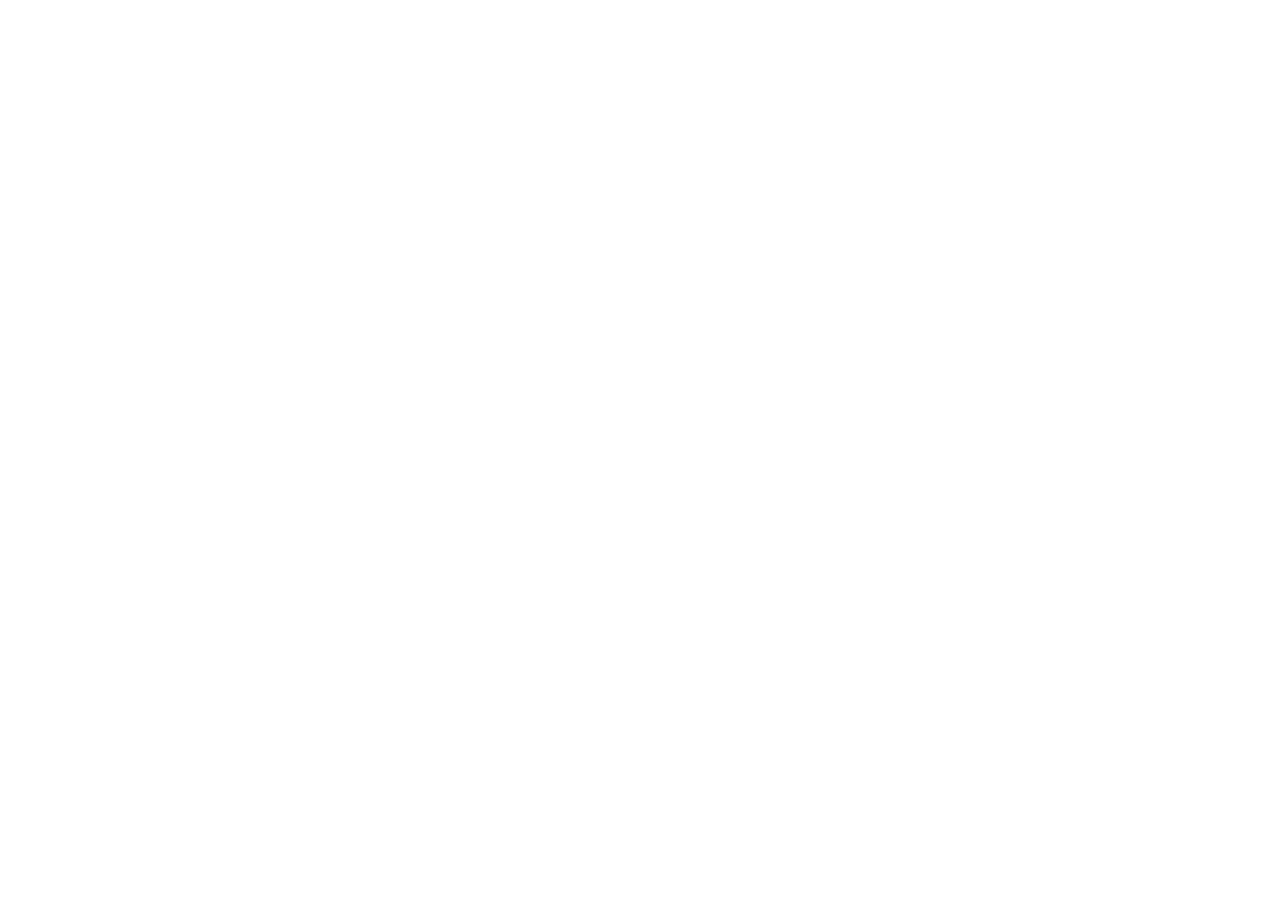
==== docs/index.html @ 232c1111 "Publish site to docs/" ====
<html xmlns="http://www.w3.org/1999/xhtml">    
  <head>      
    <title>Redirect to TCL.html</title>      
    <meta http-equiv="refresh" content="0;URL='TCL.html'" />    
  </head>    
  <body> 
  </body>  
</html>
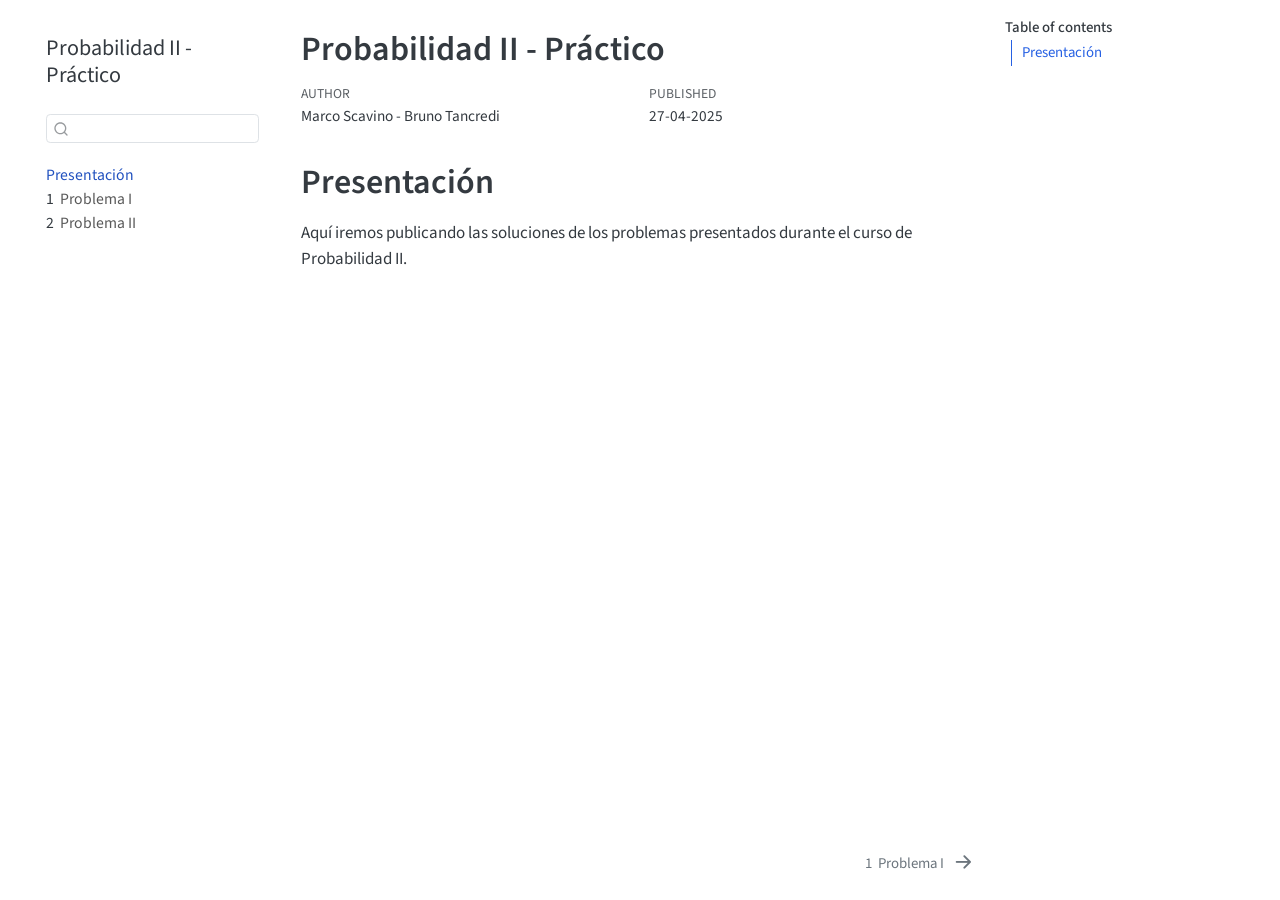
==== commit ea76f13f: "change output" ====
--- a/docs/index.html
+++ b/docs/index.html
@@ -1,8 +1,618 @@
-<html xmlns="http://www.w3.org/1999/xhtml">    
-  <head>      
-    <title>Redirect to TCL.html</title>      
-    <meta http-equiv="refresh" content="0;URL='TCL.html'" />    
-  </head>    
-  <body> 
-  </body>  
-</html>     
+<!DOCTYPE html>
+<html xmlns="http://www.w3.org/1999/xhtml" lang="en" xml:lang="en"><head>
+
+<meta charset="utf-8">
+<meta name="generator" content="quarto-1.5.57">
+
+<meta name="viewport" content="width=device-width, initial-scale=1.0, user-scalable=yes">
+
+<meta name="author" content="Marco Scavino - Bruno Tancredi">
+
+<title>Probabilidad II - Práctico</title>
+<style>
+code{white-space: pre-wrap;}
+span.smallcaps{font-variant: small-caps;}
+div.columns{display: flex; gap: min(4vw, 1.5em);}
+div.column{flex: auto; overflow-x: auto;}
+div.hanging-indent{margin-left: 1.5em; text-indent: -1.5em;}
+ul.task-list{list-style: none;}
+ul.task-list li input[type="checkbox"] {
+  width: 0.8em;
+  margin: 0 0.8em 0.2em -1em; /* quarto-specific, see https://github.com/quarto-dev/quarto-cli/issues/4556 */ 
+  vertical-align: middle;
+}
+</style>
+
+
+<script src="site_libs/quarto-nav/quarto-nav.js"></script>
+<script src="site_libs/quarto-nav/headroom.min.js"></script>
+<script src="site_libs/clipboard/clipboard.min.js"></script>
+<script src="site_libs/quarto-search/autocomplete.umd.js"></script>
+<script src="site_libs/quarto-search/fuse.min.js"></script>
+<script src="site_libs/quarto-search/quarto-search.js"></script>
+<meta name="quarto:offset" content="./">
+<link href="./problema_I.html" rel="next">
+<script src="site_libs/quarto-html/quarto.js"></script>
+<script src="site_libs/quarto-html/popper.min.js"></script>
+<script src="site_libs/quarto-html/tippy.umd.min.js"></script>
+<script src="site_libs/quarto-html/anchor.min.js"></script>
+<link href="site_libs/quarto-html/tippy.css" rel="stylesheet">
+<link href="site_libs/quarto-html/quarto-syntax-highlighting.css" rel="stylesheet" id="quarto-text-highlighting-styles">
+<script src="site_libs/bootstrap/bootstrap.min.js"></script>
+<link href="site_libs/bootstrap/bootstrap-icons.css" rel="stylesheet">
+<link href="site_libs/bootstrap/bootstrap.min.css" rel="stylesheet" id="quarto-bootstrap" data-mode="light">
+<script id="quarto-search-options" type="application/json">{
+  "location": "sidebar",
+  "copy-button": false,
+  "collapse-after": 3,
+  "panel-placement": "start",
+  "type": "textbox",
+  "limit": 50,
+  "keyboard-shortcut": [
+    "f",
+    "/",
+    "s"
+  ],
+  "show-item-context": false,
+  "language": {
+    "search-no-results-text": "No results",
+    "search-matching-documents-text": "matching documents",
+    "search-copy-link-title": "Copy link to search",
+    "search-hide-matches-text": "Hide additional matches",
+    "search-more-match-text": "more match in this document",
+    "search-more-matches-text": "more matches in this document",
+    "search-clear-button-title": "Clear",
+    "search-text-placeholder": "",
+    "search-detached-cancel-button-title": "Cancel",
+    "search-submit-button-title": "Submit",
+    "search-label": "Search"
+  }
+}</script>
+
+
+<link rel="stylesheet" href="custom.css">
+</head>
+
+<body class="nav-sidebar floating">
+
+<div id="quarto-search-results"></div>
+  <header id="quarto-header" class="headroom fixed-top">
+  <nav class="quarto-secondary-nav">
+    <div class="container-fluid d-flex">
+      <button type="button" class="quarto-btn-toggle btn" data-bs-toggle="collapse" role="button" data-bs-target=".quarto-sidebar-collapse-item" aria-controls="quarto-sidebar" aria-expanded="false" aria-label="Toggle sidebar navigation" onclick="if (window.quartoToggleHeadroom) { window.quartoToggleHeadroom(); }">
+        <i class="bi bi-layout-text-sidebar-reverse"></i>
+      </button>
+        <nav class="quarto-page-breadcrumbs" aria-label="breadcrumb"><ol class="breadcrumb"><li class="breadcrumb-item"><a href="./index.html">Presentación</a></li></ol></nav>
+        <a class="flex-grow-1" role="navigation" data-bs-toggle="collapse" data-bs-target=".quarto-sidebar-collapse-item" aria-controls="quarto-sidebar" aria-expanded="false" aria-label="Toggle sidebar navigation" onclick="if (window.quartoToggleHeadroom) { window.quartoToggleHeadroom(); }">      
+        </a>
+      <button type="button" class="btn quarto-search-button" aria-label="Search" onclick="window.quartoOpenSearch();">
+        <i class="bi bi-search"></i>
+      </button>
+    </div>
+  </nav>
+</header>
+<!-- content -->
+<div id="quarto-content" class="quarto-container page-columns page-rows-contents page-layout-article">
+<!-- sidebar -->
+  <nav id="quarto-sidebar" class="sidebar collapse collapse-horizontal quarto-sidebar-collapse-item sidebar-navigation floating overflow-auto">
+    <div class="pt-lg-2 mt-2 text-left sidebar-header">
+    <div class="sidebar-title mb-0 py-0">
+      <a href="./">Probabilidad II - Práctico</a> 
+    </div>
+      </div>
+        <div class="mt-2 flex-shrink-0 align-items-center">
+        <div class="sidebar-search">
+        <div id="quarto-search" class="" title="Search"></div>
+        </div>
+        </div>
+    <div class="sidebar-menu-container"> 
+    <ul class="list-unstyled mt-1">
+        <li class="sidebar-item">
+  <div class="sidebar-item-container"> 
+  <a href="./index.html" class="sidebar-item-text sidebar-link active">
+ <span class="menu-text">Presentación</span></a>
+  </div>
+</li>
+        <li class="sidebar-item">
+  <div class="sidebar-item-container"> 
+  <a href="./problema_I.html" class="sidebar-item-text sidebar-link">
+ <span class="menu-text"><span class="chapter-number">1</span>&nbsp; <span class="chapter-title">Problema I</span></span></a>
+  </div>
+</li>
+        <li class="sidebar-item">
+  <div class="sidebar-item-container"> 
+  <a href="./problema_II.html" class="sidebar-item-text sidebar-link">
+ <span class="menu-text"><span class="chapter-number">2</span>&nbsp; <span class="chapter-title">Problema II</span></span></a>
+  </div>
+</li>
+    </ul>
+    </div>
+</nav>
+<div id="quarto-sidebar-glass" class="quarto-sidebar-collapse-item" data-bs-toggle="collapse" data-bs-target=".quarto-sidebar-collapse-item"></div>
+<!-- margin-sidebar -->
+    <div id="quarto-margin-sidebar" class="sidebar margin-sidebar">
+        <nav id="TOC" role="doc-toc" class="toc-active">
+    <h2 id="toc-title">Table of contents</h2>
+   
+  <ul>
+  <li><a href="#presentación" id="toc-presentación" class="nav-link active" data-scroll-target="#presentación">Presentación</a></li>
+  </ul>
+</nav>
+    </div>
+<!-- main -->
+<main class="content" id="quarto-document-content">
+
+<header id="title-block-header" class="quarto-title-block default">
+<div class="quarto-title">
+<h1 class="title">Probabilidad II - Práctico</h1>
+</div>
+
+
+
+<div class="quarto-title-meta">
+
+    <div>
+    <div class="quarto-title-meta-heading">Author</div>
+    <div class="quarto-title-meta-contents">
+             <p>Marco Scavino - Bruno Tancredi </p>
+          </div>
+  </div>
+    
+    <div>
+    <div class="quarto-title-meta-heading">Published</div>
+    <div class="quarto-title-meta-contents">
+      <p class="date">27-04-2025</p>
+    </div>
+  </div>
+  
+    
+  </div>
+  
+
+
+</header>
+
+
+<section id="presentación" class="level1 unnumbered">
+<h1 class="unnumbered">Presentación</h1>
+<p>Aquí iremos publicando las soluciones de los problemas presentados durante el curso de Probabilidad II.</p>
+
+
+</section>
+
+</main> <!-- /main -->
+<script id="quarto-html-after-body" type="application/javascript">
+window.document.addEventListener("DOMContentLoaded", function (event) {
+  const toggleBodyColorMode = (bsSheetEl) => {
+    const mode = bsSheetEl.getAttribute("data-mode");
+    const bodyEl = window.document.querySelector("body");
+    if (mode === "dark") {
+      bodyEl.classList.add("quarto-dark");
+      bodyEl.classList.remove("quarto-light");
+    } else {
+      bodyEl.classList.add("quarto-light");
+      bodyEl.classList.remove("quarto-dark");
+    }
+  }
+  const toggleBodyColorPrimary = () => {
+    const bsSheetEl = window.document.querySelector("link#quarto-bootstrap");
+    if (bsSheetEl) {
+      toggleBodyColorMode(bsSheetEl);
+    }
+  }
+  toggleBodyColorPrimary();  
+  const icon = "";
+  const anchorJS = new window.AnchorJS();
+  anchorJS.options = {
+    placement: 'right',
+    icon: icon
+  };
+  anchorJS.add('.anchored');
+  const isCodeAnnotation = (el) => {
+    for (const clz of el.classList) {
+      if (clz.startsWith('code-annotation-')) {                     
+        return true;
+      }
+    }
+    return false;
+  }
+  const onCopySuccess = function(e) {
+    // button target
+    const button = e.trigger;
+    // don't keep focus
+    button.blur();
+    // flash "checked"
+    button.classList.add('code-copy-button-checked');
+    var currentTitle = button.getAttribute("title");
+    button.setAttribute("title", "Copied!");
+    let tooltip;
+    if (window.bootstrap) {
+      button.setAttribute("data-bs-toggle", "tooltip");
+      button.setAttribute("data-bs-placement", "left");
+      button.setAttribute("data-bs-title", "Copied!");
+      tooltip = new bootstrap.Tooltip(button, 
+        { trigger: "manual", 
+          customClass: "code-copy-button-tooltip",
+          offset: [0, -8]});
+      tooltip.show();    
+    }
+    setTimeout(function() {
+      if (tooltip) {
+        tooltip.hide();
+        button.removeAttribute("data-bs-title");
+        button.removeAttribute("data-bs-toggle");
+        button.removeAttribute("data-bs-placement");
+      }
+      button.setAttribute("title", currentTitle);
+      button.classList.remove('code-copy-button-checked');
+    }, 1000);
+    // clear code selection
+    e.clearSelection();
+  }
+  const getTextToCopy = function(trigger) {
+      const codeEl = trigger.previousElementSibling.cloneNode(true);
+      for (const childEl of codeEl.children) {
+        if (isCodeAnnotation(childEl)) {
+          childEl.remove();
+        }
+      }
+      return codeEl.innerText;
+  }
+  const clipboard = new window.ClipboardJS('.code-copy-button:not([data-in-quarto-modal])', {
+    text: getTextToCopy
+  });
+  clipboard.on('success', onCopySuccess);
+  if (window.document.getElementById('quarto-embedded-source-code-modal')) {
+    // For code content inside modals, clipBoardJS needs to be initialized with a container option
+    // TODO: Check when it could be a function (https://github.com/zenorocha/clipboard.js/issues/860)
+    const clipboardModal = new window.ClipboardJS('.code-copy-button[data-in-quarto-modal]', {
+      text: getTextToCopy,
+      container: window.document.getElementById('quarto-embedded-source-code-modal')
+    });
+    clipboardModal.on('success', onCopySuccess);
+  }
+    var localhostRegex = new RegExp(/^(?:http|https):\/\/localhost\:?[0-9]*\//);
+    var mailtoRegex = new RegExp(/^mailto:/);
+      var filterRegex = new RegExp('/' + window.location.host + '/');
+    var isInternal = (href) => {
+        return filterRegex.test(href) || localhostRegex.test(href) || mailtoRegex.test(href);
+    }
+    // Inspect non-navigation links and adorn them if external
+ 	var links = window.document.querySelectorAll('a[href]:not(.nav-link):not(.navbar-brand):not(.toc-action):not(.sidebar-link):not(.sidebar-item-toggle):not(.pagination-link):not(.no-external):not([aria-hidden]):not(.dropdown-item):not(.quarto-navigation-tool):not(.about-link)');
+    for (var i=0; i<links.length; i++) {
+      const link = links[i];
+      if (!isInternal(link.href)) {
+        // undo the damage that might have been done by quarto-nav.js in the case of
+        // links that we want to consider external
+        if (link.dataset.originalHref !== undefined) {
+          link.href = link.dataset.originalHref;
+        }
+      }
+    }
+  function tippyHover(el, contentFn, onTriggerFn, onUntriggerFn) {
+    const config = {
+      allowHTML: true,
+      maxWidth: 500,
+      delay: 100,
+      arrow: false,
+      appendTo: function(el) {
+          return el.parentElement;
+      },
+      interactive: true,
+      interactiveBorder: 10,
+      theme: 'quarto',
+      placement: 'bottom-start',
+    };
+    if (contentFn) {
+      config.content = contentFn;
+    }
+    if (onTriggerFn) {
+      config.onTrigger = onTriggerFn;
+    }
+    if (onUntriggerFn) {
+      config.onUntrigger = onUntriggerFn;
+    }
+    window.tippy(el, config); 
+  }
+  const noterefs = window.document.querySelectorAll('a[role="doc-noteref"]');
+  for (var i=0; i<noterefs.length; i++) {
+    const ref = noterefs[i];
+    tippyHover(ref, function() {
+      // use id or data attribute instead here
+      let href = ref.getAttribute('data-footnote-href') || ref.getAttribute('href');
+      try { href = new URL(href).hash; } catch {}
+      const id = href.replace(/^#\/?/, "");
+      const note = window.document.getElementById(id);
+      if (note) {
+        return note.innerHTML;
+      } else {
+        return "";
+      }
+    });
+  }
+  const xrefs = window.document.querySelectorAll('a.quarto-xref');
+  const processXRef = (id, note) => {
+    // Strip column container classes
+    const stripColumnClz = (el) => {
+      el.classList.remove("page-full", "page-columns");
+      if (el.children) {
+        for (const child of el.children) {
+          stripColumnClz(child);
+        }
+      }
+    }
+    stripColumnClz(note)
+    if (id === null || id.startsWith('sec-')) {
+      // Special case sections, only their first couple elements
+      const container = document.createElement("div");
+      if (note.children && note.children.length > 2) {
+        container.appendChild(note.children[0].cloneNode(true));
+        for (let i = 1; i < note.children.length; i++) {
+          const child = note.children[i];
+          if (child.tagName === "P" && child.innerText === "") {
+            continue;
+          } else {
+            container.appendChild(child.cloneNode(true));
+            break;
+          }
+        }
+        if (window.Quarto?.typesetMath) {
+          window.Quarto.typesetMath(container);
+        }
+        return container.innerHTML
+      } else {
+        if (window.Quarto?.typesetMath) {
+          window.Quarto.typesetMath(note);
+        }
+        return note.innerHTML;
+      }
+    } else {
+      // Remove any anchor links if they are present
+      const anchorLink = note.querySelector('a.anchorjs-link');
+      if (anchorLink) {
+        anchorLink.remove();
+      }
+      if (window.Quarto?.typesetMath) {
+        window.Quarto.typesetMath(note);
+      }
+      // TODO in 1.5, we should make sure this works without a callout special case
+      if (note.classList.contains("callout")) {
+        return note.outerHTML;
+      } else {
+        return note.innerHTML;
+      }
+    }
+  }
+  for (var i=0; i<xrefs.length; i++) {
+    const xref = xrefs[i];
+    tippyHover(xref, undefined, function(instance) {
+      instance.disable();
+      let url = xref.getAttribute('href');
+      let hash = undefined; 
+      if (url.startsWith('#')) {
+        hash = url;
+      } else {
+        try { hash = new URL(url).hash; } catch {}
+      }
+      if (hash) {
+        const id = hash.replace(/^#\/?/, "");
+        const note = window.document.getElementById(id);
+        if (note !== null) {
+          try {
+            const html = processXRef(id, note.cloneNode(true));
+            instance.setContent(html);
+          } finally {
+            instance.enable();
+            instance.show();
+          }
+        } else {
+          // See if we can fetch this
+          fetch(url.split('#')[0])
+          .then(res => res.text())
+          .then(html => {
+            const parser = new DOMParser();
+            const htmlDoc = parser.parseFromString(html, "text/html");
+            const note = htmlDoc.getElementById(id);
+            if (note !== null) {
+              const html = processXRef(id, note);
+              instance.setContent(html);
+            } 
+          }).finally(() => {
+            instance.enable();
+            instance.show();
+          });
+        }
+      } else {
+        // See if we can fetch a full url (with no hash to target)
+        // This is a special case and we should probably do some content thinning / targeting
+        fetch(url)
+        .then(res => res.text())
+        .then(html => {
+          const parser = new DOMParser();
+          const htmlDoc = parser.parseFromString(html, "text/html");
+          const note = htmlDoc.querySelector('main.content');
+          if (note !== null) {
+            // This should only happen for chapter cross references
+            // (since there is no id in the URL)
+            // remove the first header
+            if (note.children.length > 0 && note.children[0].tagName === "HEADER") {
+              note.children[0].remove();
+            }
+            const html = processXRef(null, note);
+            instance.setContent(html);
+          } 
+        }).finally(() => {
+          instance.enable();
+          instance.show();
+        });
+      }
+    }, function(instance) {
+    });
+  }
+      let selectedAnnoteEl;
+      const selectorForAnnotation = ( cell, annotation) => {
+        let cellAttr = 'data-code-cell="' + cell + '"';
+        let lineAttr = 'data-code-annotation="' +  annotation + '"';
+        const selector = 'span[' + cellAttr + '][' + lineAttr + ']';
+        return selector;
+      }
+      const selectCodeLines = (annoteEl) => {
+        const doc = window.document;
+        const targetCell = annoteEl.getAttribute("data-target-cell");
+        const targetAnnotation = annoteEl.getAttribute("data-target-annotation");
+        const annoteSpan = window.document.querySelector(selectorForAnnotation(targetCell, targetAnnotation));
+        const lines = annoteSpan.getAttribute("data-code-lines").split(",");
+        const lineIds = lines.map((line) => {
+          return targetCell + "-" + line;
+        })
+        let top = null;
+        let height = null;
+        let parent = null;
+        if (lineIds.length > 0) {
+            //compute the position of the single el (top and bottom and make a div)
+            const el = window.document.getElementById(lineIds[0]);
+            top = el.offsetTop;
+            height = el.offsetHeight;
+            parent = el.parentElement.parentElement;
+          if (lineIds.length > 1) {
+            const lastEl = window.document.getElementById(lineIds[lineIds.length - 1]);
+            const bottom = lastEl.offsetTop + lastEl.offsetHeight;
+            height = bottom - top;
+          }
+          if (top !== null && height !== null && parent !== null) {
+            // cook up a div (if necessary) and position it 
+            let div = window.document.getElementById("code-annotation-line-highlight");
+            if (div === null) {
+              div = window.document.createElement("div");
+              div.setAttribute("id", "code-annotation-line-highlight");
+              div.style.position = 'absolute';
+              parent.appendChild(div);
+            }
+            div.style.top = top - 2 + "px";
+            div.style.height = height + 4 + "px";
+            div.style.left = 0;
+            let gutterDiv = window.document.getElementById("code-annotation-line-highlight-gutter");
+            if (gutterDiv === null) {
+              gutterDiv = window.document.createElement("div");
+              gutterDiv.setAttribute("id", "code-annotation-line-highlight-gutter");
+              gutterDiv.style.position = 'absolute';
+              const codeCell = window.document.getElementById(targetCell);
+              const gutter = codeCell.querySelector('.code-annotation-gutter');
+              gutter.appendChild(gutterDiv);
+            }
+            gutterDiv.style.top = top - 2 + "px";
+            gutterDiv.style.height = height + 4 + "px";
+          }
+          selectedAnnoteEl = annoteEl;
+        }
+      };
+      const unselectCodeLines = () => {
+        const elementsIds = ["code-annotation-line-highlight", "code-annotation-line-highlight-gutter"];
+        elementsIds.forEach((elId) => {
+          const div = window.document.getElementById(elId);
+          if (div) {
+            div.remove();
+          }
+        });
+        selectedAnnoteEl = undefined;
+      };
+        // Handle positioning of the toggle
+    window.addEventListener(
+      "resize",
+      throttle(() => {
+        elRect = undefined;
+        if (selectedAnnoteEl) {
+          selectCodeLines(selectedAnnoteEl);
+        }
+      }, 10)
+    );
+    function throttle(fn, ms) {
+    let throttle = false;
+    let timer;
+      return (...args) => {
+        if(!throttle) { // first call gets through
+            fn.apply(this, args);
+            throttle = true;
+        } else { // all the others get throttled
+            if(timer) clearTimeout(timer); // cancel #2
+            timer = setTimeout(() => {
+              fn.apply(this, args);
+              timer = throttle = false;
+            }, ms);
+        }
+      };
+    }
+      // Attach click handler to the DT
+      const annoteDls = window.document.querySelectorAll('dt[data-target-cell]');
+      for (const annoteDlNode of annoteDls) {
+        annoteDlNode.addEventListener('click', (event) => {
+          const clickedEl = event.target;
+          if (clickedEl !== selectedAnnoteEl) {
+            unselectCodeLines();
+            const activeEl = window.document.querySelector('dt[data-target-cell].code-annotation-active');
+            if (activeEl) {
+              activeEl.classList.remove('code-annotation-active');
+            }
+            selectCodeLines(clickedEl);
+            clickedEl.classList.add('code-annotation-active');
+          } else {
+            // Unselect the line
+            unselectCodeLines();
+            clickedEl.classList.remove('code-annotation-active');
+          }
+        });
+      }
+  const findCites = (el) => {
+    const parentEl = el.parentElement;
+    if (parentEl) {
+      const cites = parentEl.dataset.cites;
+      if (cites) {
+        return {
+          el,
+          cites: cites.split(' ')
+        };
+      } else {
+        return findCites(el.parentElement)
+      }
+    } else {
+      return undefined;
+    }
+  };
+  var bibliorefs = window.document.querySelectorAll('a[role="doc-biblioref"]');
+  for (var i=0; i<bibliorefs.length; i++) {
+    const ref = bibliorefs[i];
+    const citeInfo = findCites(ref);
+    if (citeInfo) {
+      tippyHover(citeInfo.el, function() {
+        var popup = window.document.createElement('div');
+        citeInfo.cites.forEach(function(cite) {
+          var citeDiv = window.document.createElement('div');
+          citeDiv.classList.add('hanging-indent');
+          citeDiv.classList.add('csl-entry');
+          var biblioDiv = window.document.getElementById('ref-' + cite);
+          if (biblioDiv) {
+            citeDiv.innerHTML = biblioDiv.innerHTML;
+          }
+          popup.appendChild(citeDiv);
+        });
+        return popup.innerHTML;
+      });
+    }
+  }
+});
+</script>
+<nav class="page-navigation">
+  <div class="nav-page nav-page-previous">
+  </div>
+  <div class="nav-page nav-page-next">
+      <a href="./problema_I.html" class="pagination-link" aria-label="Problema I">
+        <span class="nav-page-text"><span class="chapter-number">1</span>&nbsp; <span class="chapter-title">Problema I</span></span> <i class="bi bi-arrow-right-short"></i>
+      </a>
+  </div>
+</nav>
+</div> <!-- /content -->
+
+
+
+
+</body></html>
--- a/docs/site_libs/quarto-html/tippy.css
+++ b/docs/site_libs/quarto-html/tippy.css
@@ -0,0 +1 @@
+.tippy-box[data-animation=fade][data-state=hidden]{opacity:0}[data-tippy-root]{max-width:calc(100vw - 10px)}.tippy-box{position:relative;background-color:#333;color:#fff;border-radius:4px;font-size:14px;line-height:1.4;white-space:normal;outline:0;transition-property:transform,visibility,opacity}.tippy-box[data-placement^=top]>.tippy-arrow{bottom:0}.tippy-box[data-placement^=top]>.tippy-arrow:before{bottom:-7px;left:0;border-width:8px 8px 0;border-top-color:initial;transform-origin:center top}.tippy-box[data-placement^=bottom]>.tippy-arrow{top:0}.tippy-box[data-placement^=bottom]>.tippy-arrow:before{top:-7px;left:0;border-width:0 8px 8px;border-bottom-color:initial;transform-origin:center bottom}.tippy-box[data-placement^=left]>.tippy-arrow{right:0}.tippy-box[data-placement^=left]>.tippy-arrow:before{border-width:8px 0 8px 8px;border-left-color:initial;right:-7px;transform-origin:center left}.tippy-box[data-placement^=right]>.tippy-arrow{left:0}.tippy-box[data-placement^=right]>.tippy-arrow:before{left:-7px;border-width:8px 8px 8px 0;border-right-color:initial;transform-origin:center right}.tippy-box[data-inertia][data-state=visible]{transition-timing-function:cubic-bezier(.54,1.5,.38,1.11)}.tippy-arrow{width:16px;height:16px;color:#333}.tippy-arrow:before{content:"";position:absolute;border-color:transparent;border-style:solid}.tippy-content{position:relative;padding:5px 9px;z-index:1}
--- a/docs/site_libs/quarto-html/quarto-syntax-highlighting.css
+++ b/docs/site_libs/quarto-html/quarto-syntax-highlighting.css
@@ -0,0 +1,205 @@
+/* quarto syntax highlight colors */
+:root {
+  --quarto-hl-ot-color: #003B4F;
+  --quarto-hl-at-color: #657422;
+  --quarto-hl-ss-color: #20794D;
+  --quarto-hl-an-color: #5E5E5E;
+  --quarto-hl-fu-color: #4758AB;
+  --quarto-hl-st-color: #20794D;
+  --quarto-hl-cf-color: #003B4F;
+  --quarto-hl-op-color: #5E5E5E;
+  --quarto-hl-er-color: #AD0000;
+  --quarto-hl-bn-color: #AD0000;
+  --quarto-hl-al-color: #AD0000;
+  --quarto-hl-va-color: #111111;
+  --quarto-hl-bu-color: inherit;
+  --quarto-hl-ex-color: inherit;
+  --quarto-hl-pp-color: #AD0000;
+  --quarto-hl-in-color: #5E5E5E;
+  --quarto-hl-vs-color: #20794D;
+  --quarto-hl-wa-color: #5E5E5E;
+  --quarto-hl-do-color: #5E5E5E;
+  --quarto-hl-im-color: #00769E;
+  --quarto-hl-ch-color: #20794D;
+  --quarto-hl-dt-color: #AD0000;
+  --quarto-hl-fl-color: #AD0000;
+  --quarto-hl-co-color: #5E5E5E;
+  --quarto-hl-cv-color: #5E5E5E;
+  --quarto-hl-cn-color: #8f5902;
+  --quarto-hl-sc-color: #5E5E5E;
+  --quarto-hl-dv-color: #AD0000;
+  --quarto-hl-kw-color: #003B4F;
+}
+
+/* other quarto variables */
+:root {
+  --quarto-font-monospace: SFMono-Regular, Menlo, Monaco, Consolas, "Liberation Mono", "Courier New", monospace;
+}
+
+pre > code.sourceCode > span {
+  color: #003B4F;
+}
+
+code span {
+  color: #003B4F;
+}
+
+code.sourceCode > span {
+  color: #003B4F;
+}
+
+div.sourceCode,
+div.sourceCode pre.sourceCode {
+  color: #003B4F;
+}
+
+code span.ot {
+  color: #003B4F;
+  font-style: inherit;
+}
+
+code span.at {
+  color: #657422;
+  font-style: inherit;
+}
+
+code span.ss {
+  color: #20794D;
+  font-style: inherit;
+}
+
+code span.an {
+  color: #5E5E5E;
+  font-style: inherit;
+}
+
+code span.fu {
+  color: #4758AB;
+  font-style: inherit;
+}
+
+code span.st {
+  color: #20794D;
+  font-style: inherit;
+}
+
+code span.cf {
+  color: #003B4F;
+  font-weight: bold;
+  font-style: inherit;
+}
+
+code span.op {
+  color: #5E5E5E;
+  font-style: inherit;
+}
+
+code span.er {
+  color: #AD0000;
+  font-style: inherit;
+}
+
+code span.bn {
+  color: #AD0000;
+  font-style: inherit;
+}
+
+code span.al {
+  color: #AD0000;
+  font-style: inherit;
+}
+
+code span.va {
+  color: #111111;
+  font-style: inherit;
+}
+
+code span.bu {
+  font-style: inherit;
+}
+
+code span.ex {
+  font-style: inherit;
+}
+
+code span.pp {
+  color: #AD0000;
+  font-style: inherit;
+}
+
+code span.in {
+  color: #5E5E5E;
+  font-style: inherit;
+}
+
+code span.vs {
+  color: #20794D;
+  font-style: inherit;
+}
+
+code span.wa {
+  color: #5E5E5E;
+  font-style: italic;
+}
+
+code span.do {
+  color: #5E5E5E;
+  font-style: italic;
+}
+
+code span.im {
+  color: #00769E;
+  font-style: inherit;
+}
+
+code span.ch {
+  color: #20794D;
+  font-style: inherit;
+}
+
+code span.dt {
+  color: #AD0000;
+  font-style: inherit;
+}
+
+code span.fl {
+  color: #AD0000;
+  font-style: inherit;
+}
+
+code span.co {
+  color: #5E5E5E;
+  font-style: inherit;
+}
+
+code span.cv {
+  color: #5E5E5E;
+  font-style: italic;
+}
+
+code span.cn {
+  color: #8f5902;
+  font-style: inherit;
+}
+
+code span.sc {
+  color: #5E5E5E;
+  font-style: inherit;
+}
+
+code span.dv {
+  color: #AD0000;
+  font-style: inherit;
+}
+
+code span.kw {
+  color: #003B4F;
+  font-weight: bold;
+  font-style: inherit;
+}
+
+.prevent-inlining {
+  content: "</";
+}
+
+/*# sourceMappingURL=debc5d5d77c3f9108843748ff7464032.css.map */
--- a/docs/custom.css
+++ b/docs/custom.css
@@ -0,0 +1,3 @@
+.math-display {
+  font-size: 120%;
+}
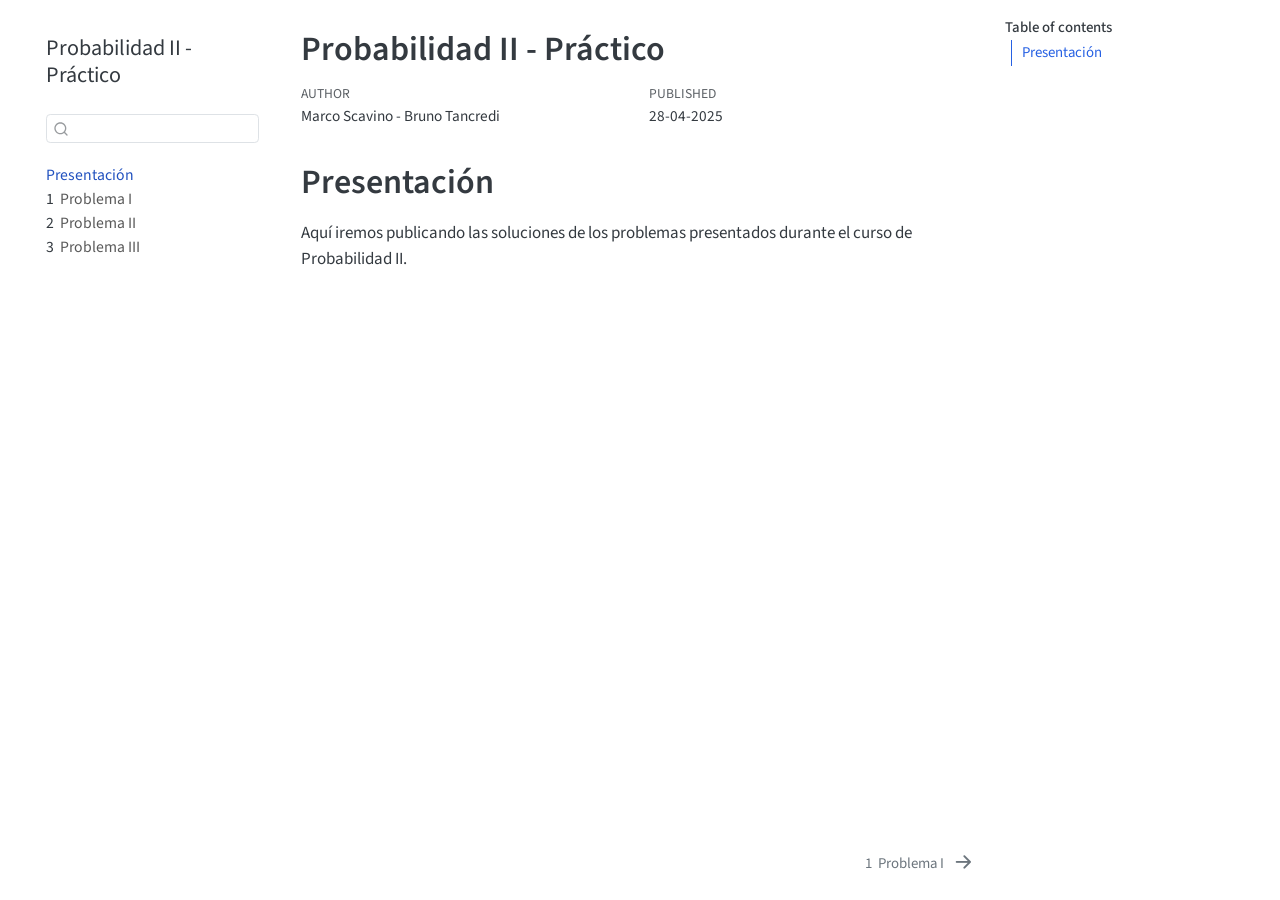
==== commit 6681a3fa: "update index" ====
--- a/docs/index.html
+++ b/docs/index.html
@@ -125,6 +125,12 @@
  <span class="menu-text"><span class="chapter-number">2</span>&nbsp; <span class="chapter-title">Problema II</span></span></a>
   </div>
 </li>
+        <li class="sidebar-item">
+  <div class="sidebar-item-container"> 
+  <a href="./problema_III.html" class="sidebar-item-text sidebar-link">
+ <span class="menu-text"><span class="chapter-number">3</span>&nbsp; <span class="chapter-title">Problema III</span></span></a>
+  </div>
+</li>
     </ul>
     </div>
 </nav>
@@ -161,7 +167,7 @@
     <div>
     <div class="quarto-title-meta-heading">Published</div>
     <div class="quarto-title-meta-contents">
-      <p class="date">27-04-2025</p>
+      <p class="date">28-04-2025</p>
     </div>
   </div>
   
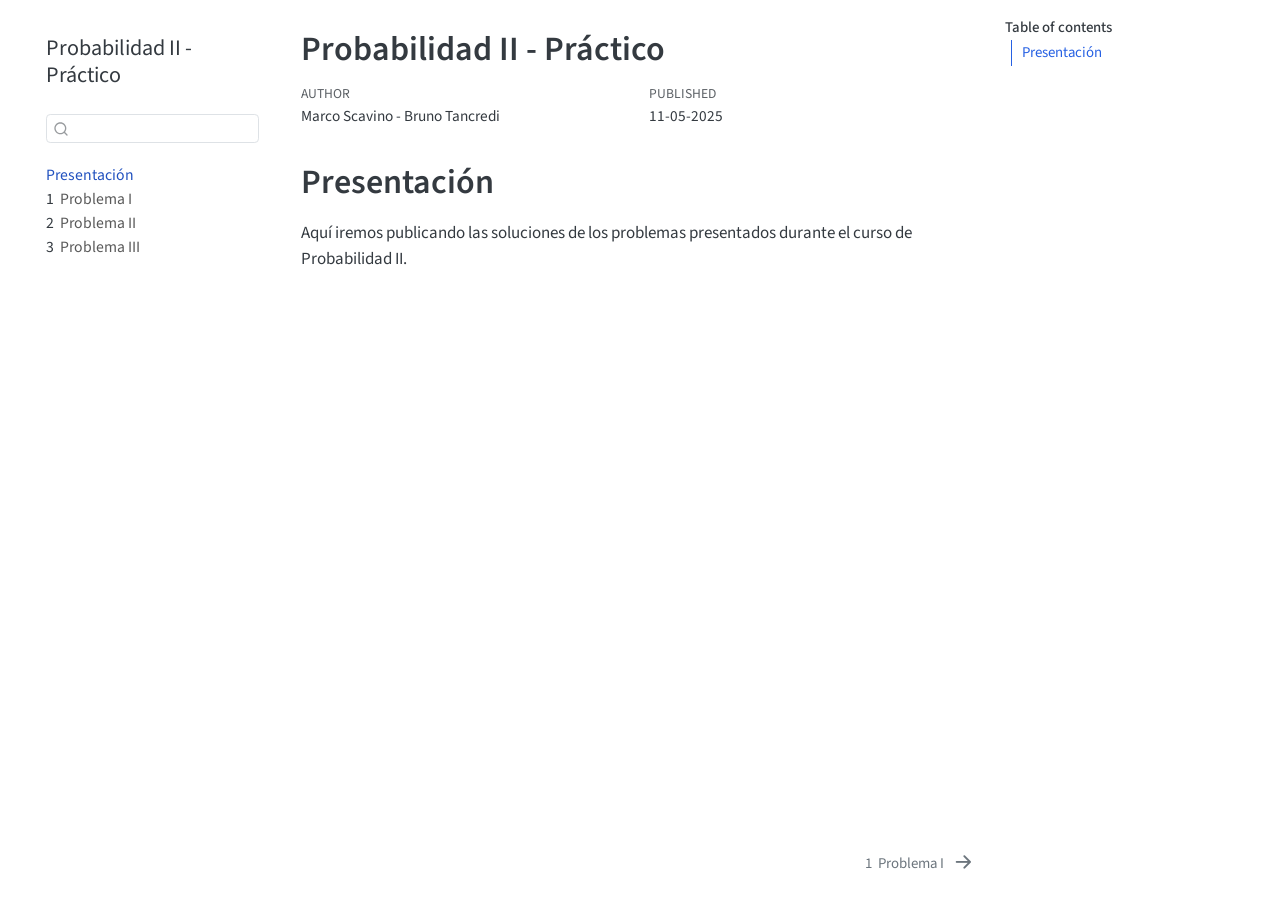
==== commit 76bc573a: "update" ====
--- a/docs/index.html
+++ b/docs/index.html
@@ -167,7 +167,7 @@
     <div>
     <div class="quarto-title-meta-heading">Published</div>
     <div class="quarto-title-meta-contents">
-      <p class="date">28-04-2025</p>
+      <p class="date">11-05-2025</p>
     </div>
   </div>
   
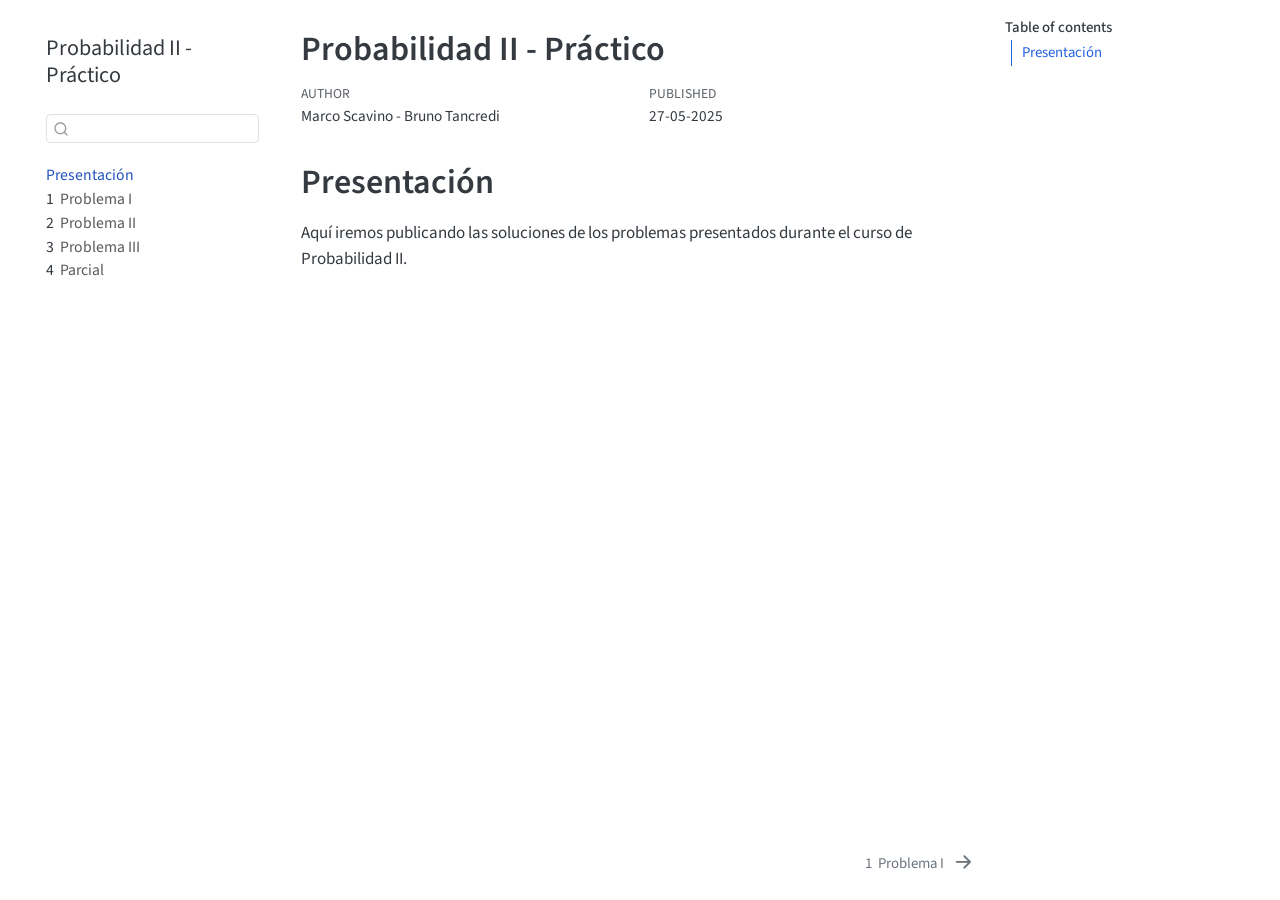
==== commit 3833ff71: "update pages" ====
--- a/docs/index.html
+++ b/docs/index.html
@@ -131,6 +131,12 @@
  <span class="menu-text"><span class="chapter-number">3</span>&nbsp; <span class="chapter-title">Problema III</span></span></a>
   </div>
 </li>
+        <li class="sidebar-item">
+  <div class="sidebar-item-container"> 
+  <a href="./parcial.html" class="sidebar-item-text sidebar-link">
+ <span class="menu-text"><span class="chapter-number">4</span>&nbsp; <span class="chapter-title">Parcial</span></span></a>
+  </div>
+</li>
     </ul>
     </div>
 </nav>
@@ -167,7 +173,7 @@
     <div>
     <div class="quarto-title-meta-heading">Published</div>
     <div class="quarto-title-meta-contents">
-      <p class="date">11-05-2025</p>
+      <p class="date">27-05-2025</p>
     </div>
   </div>
   
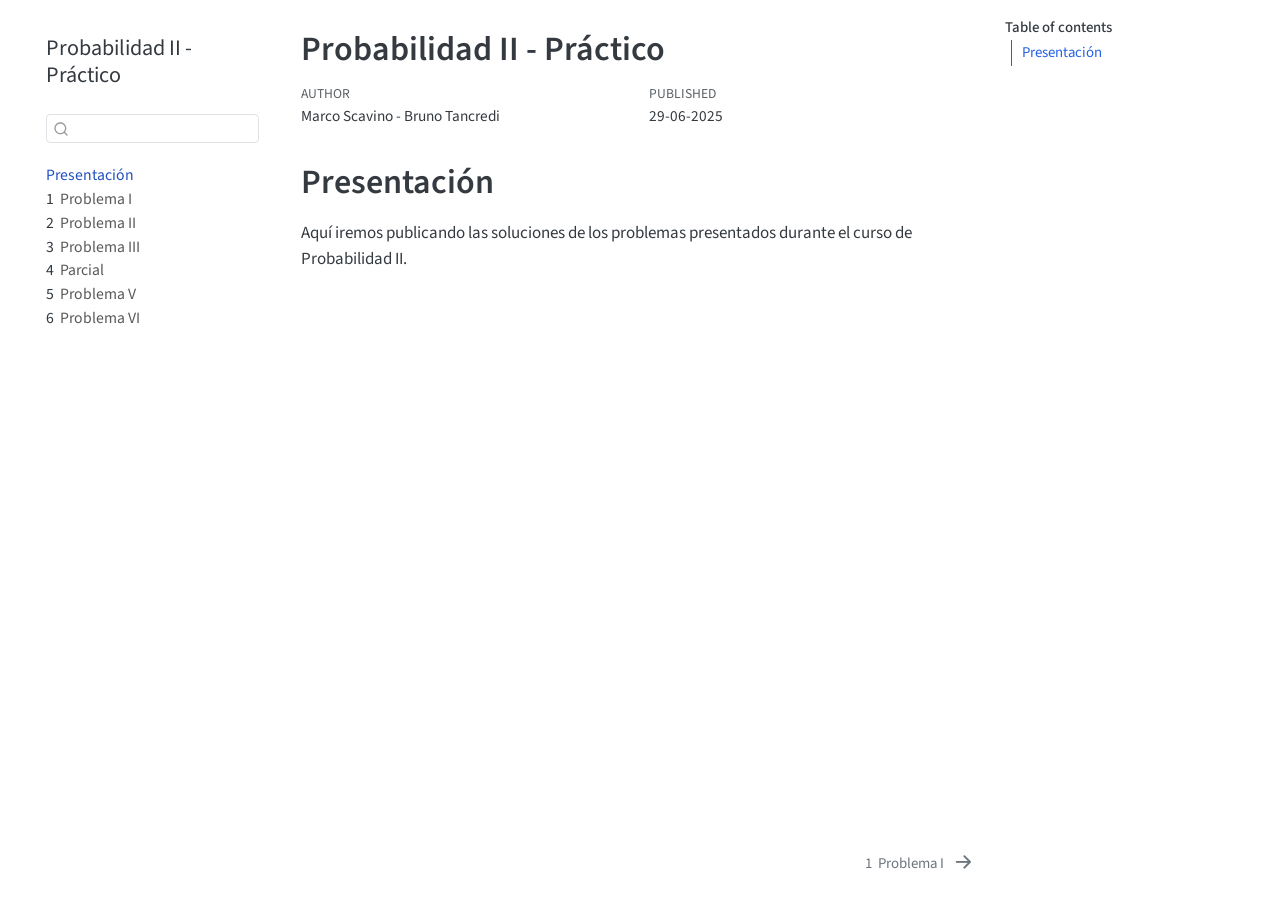
==== commit 280d7c5b: "update files prob" ====
--- a/docs/index.html
+++ b/docs/index.html
@@ -137,6 +137,18 @@
  <span class="menu-text"><span class="chapter-number">4</span>&nbsp; <span class="chapter-title">Parcial</span></span></a>
   </div>
 </li>
+        <li class="sidebar-item">
+  <div class="sidebar-item-container"> 
+  <a href="./problema_V.html" class="sidebar-item-text sidebar-link">
+ <span class="menu-text"><span class="chapter-number">5</span>&nbsp; <span class="chapter-title">Problema V</span></span></a>
+  </div>
+</li>
+        <li class="sidebar-item">
+  <div class="sidebar-item-container"> 
+  <a href="./problema_VI.html" class="sidebar-item-text sidebar-link">
+ <span class="menu-text"><span class="chapter-number">6</span>&nbsp; <span class="chapter-title">Problema VI</span></span></a>
+  </div>
+</li>
     </ul>
     </div>
 </nav>
@@ -173,7 +185,7 @@
     <div>
     <div class="quarto-title-meta-heading">Published</div>
     <div class="quarto-title-meta-contents">
-      <p class="date">27-05-2025</p>
+      <p class="date">29-06-2025</p>
     </div>
   </div>
   
